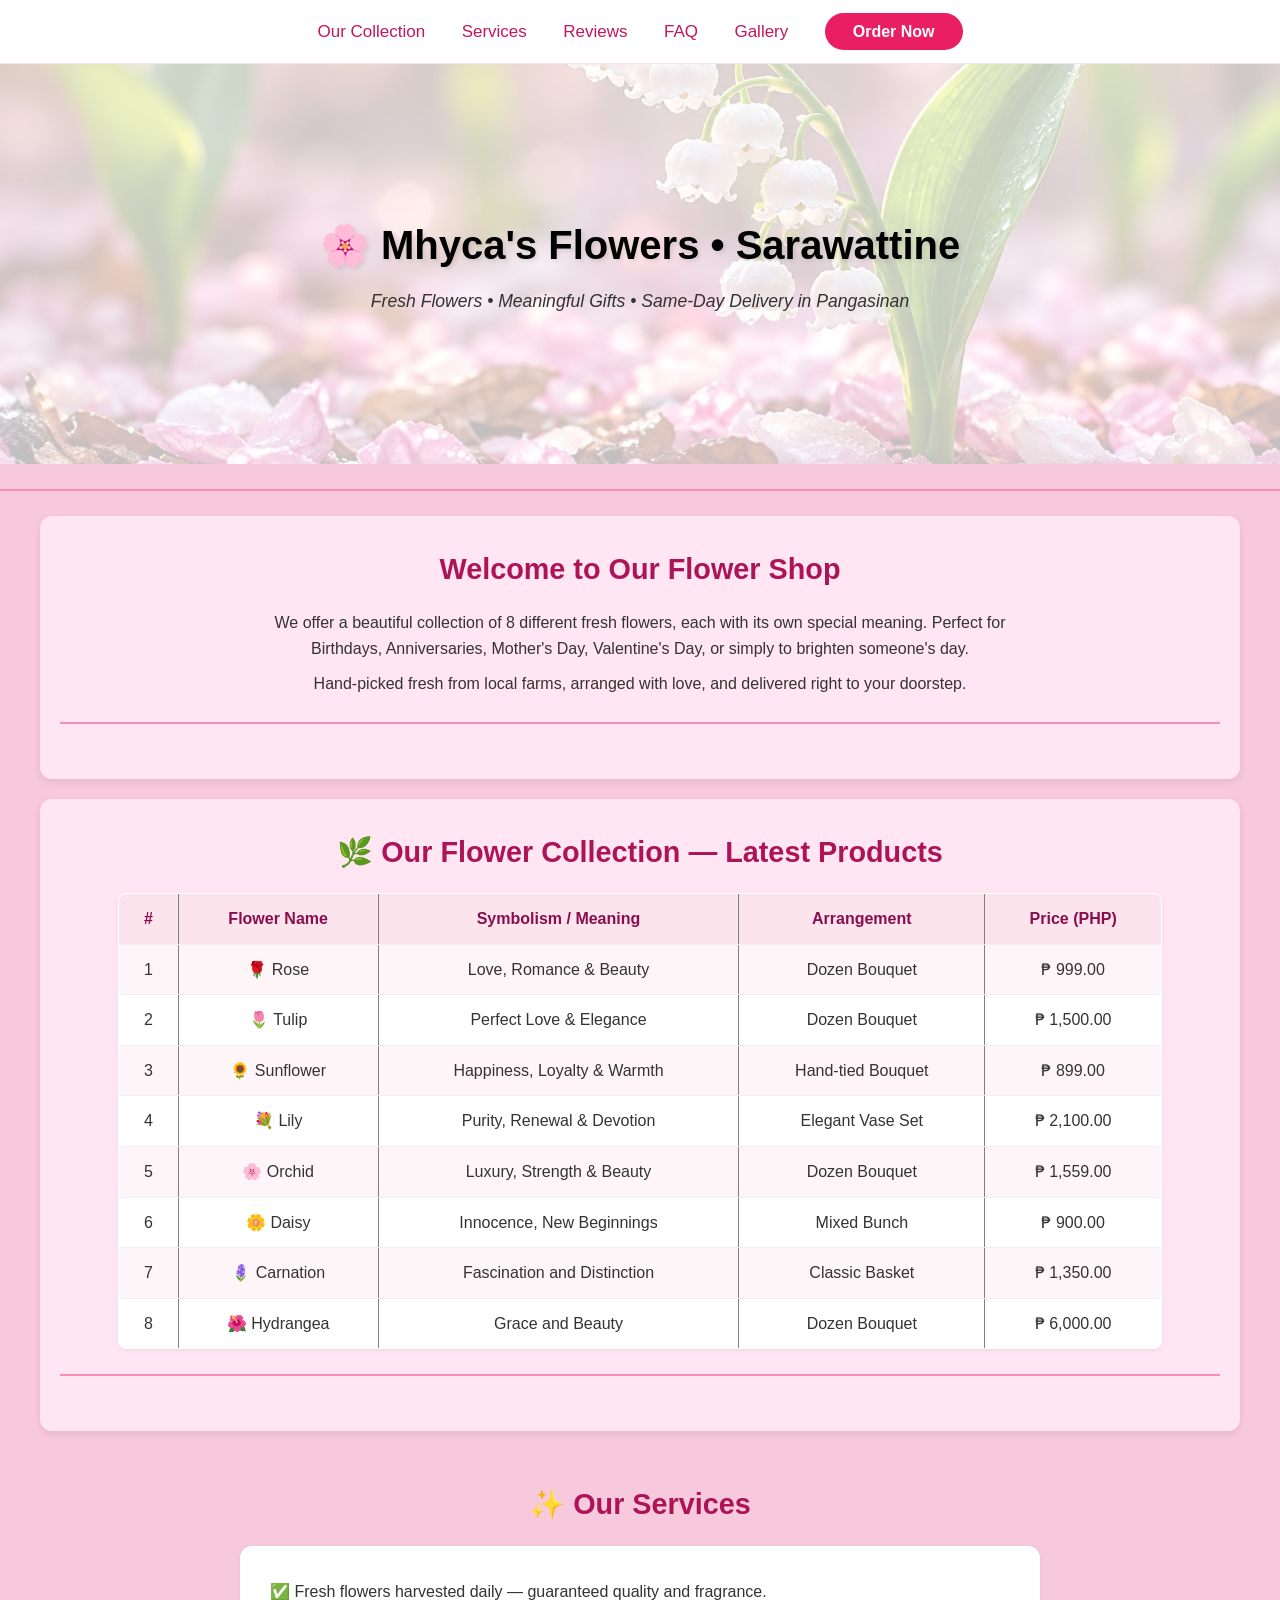
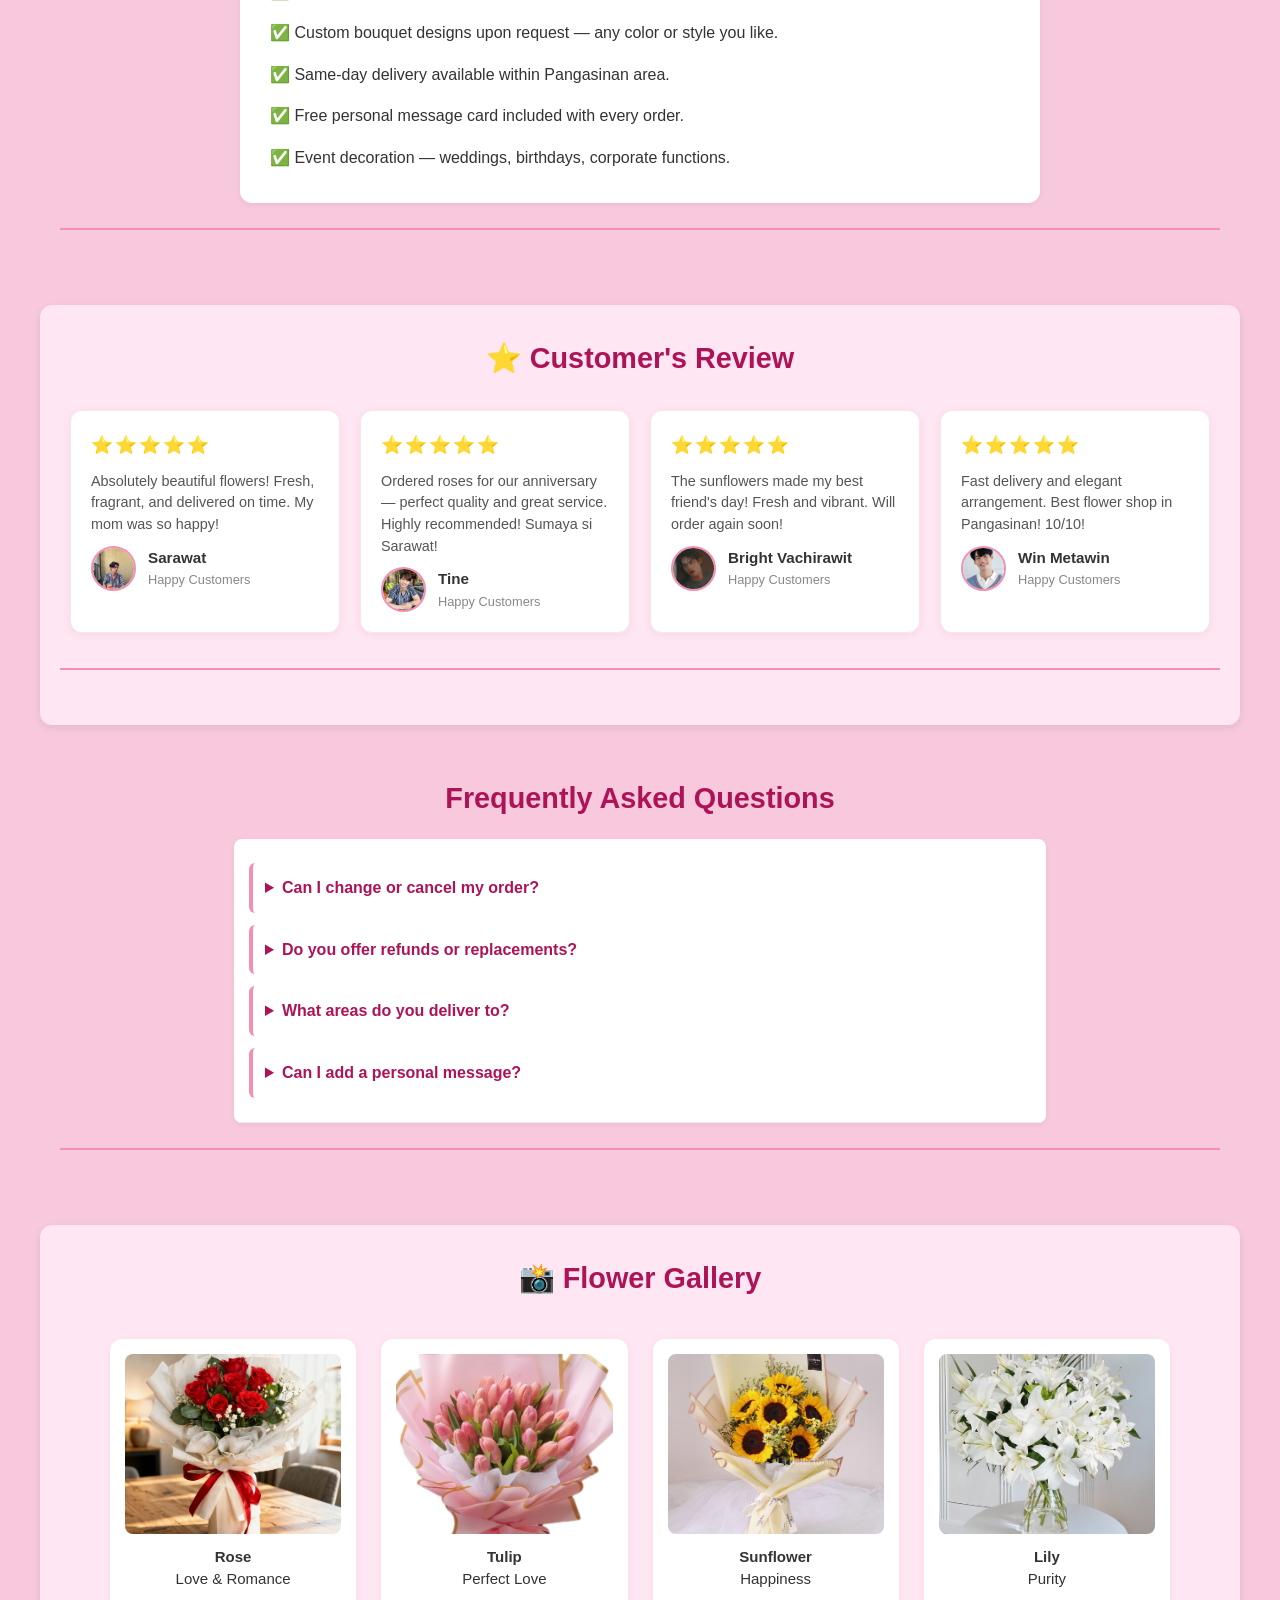
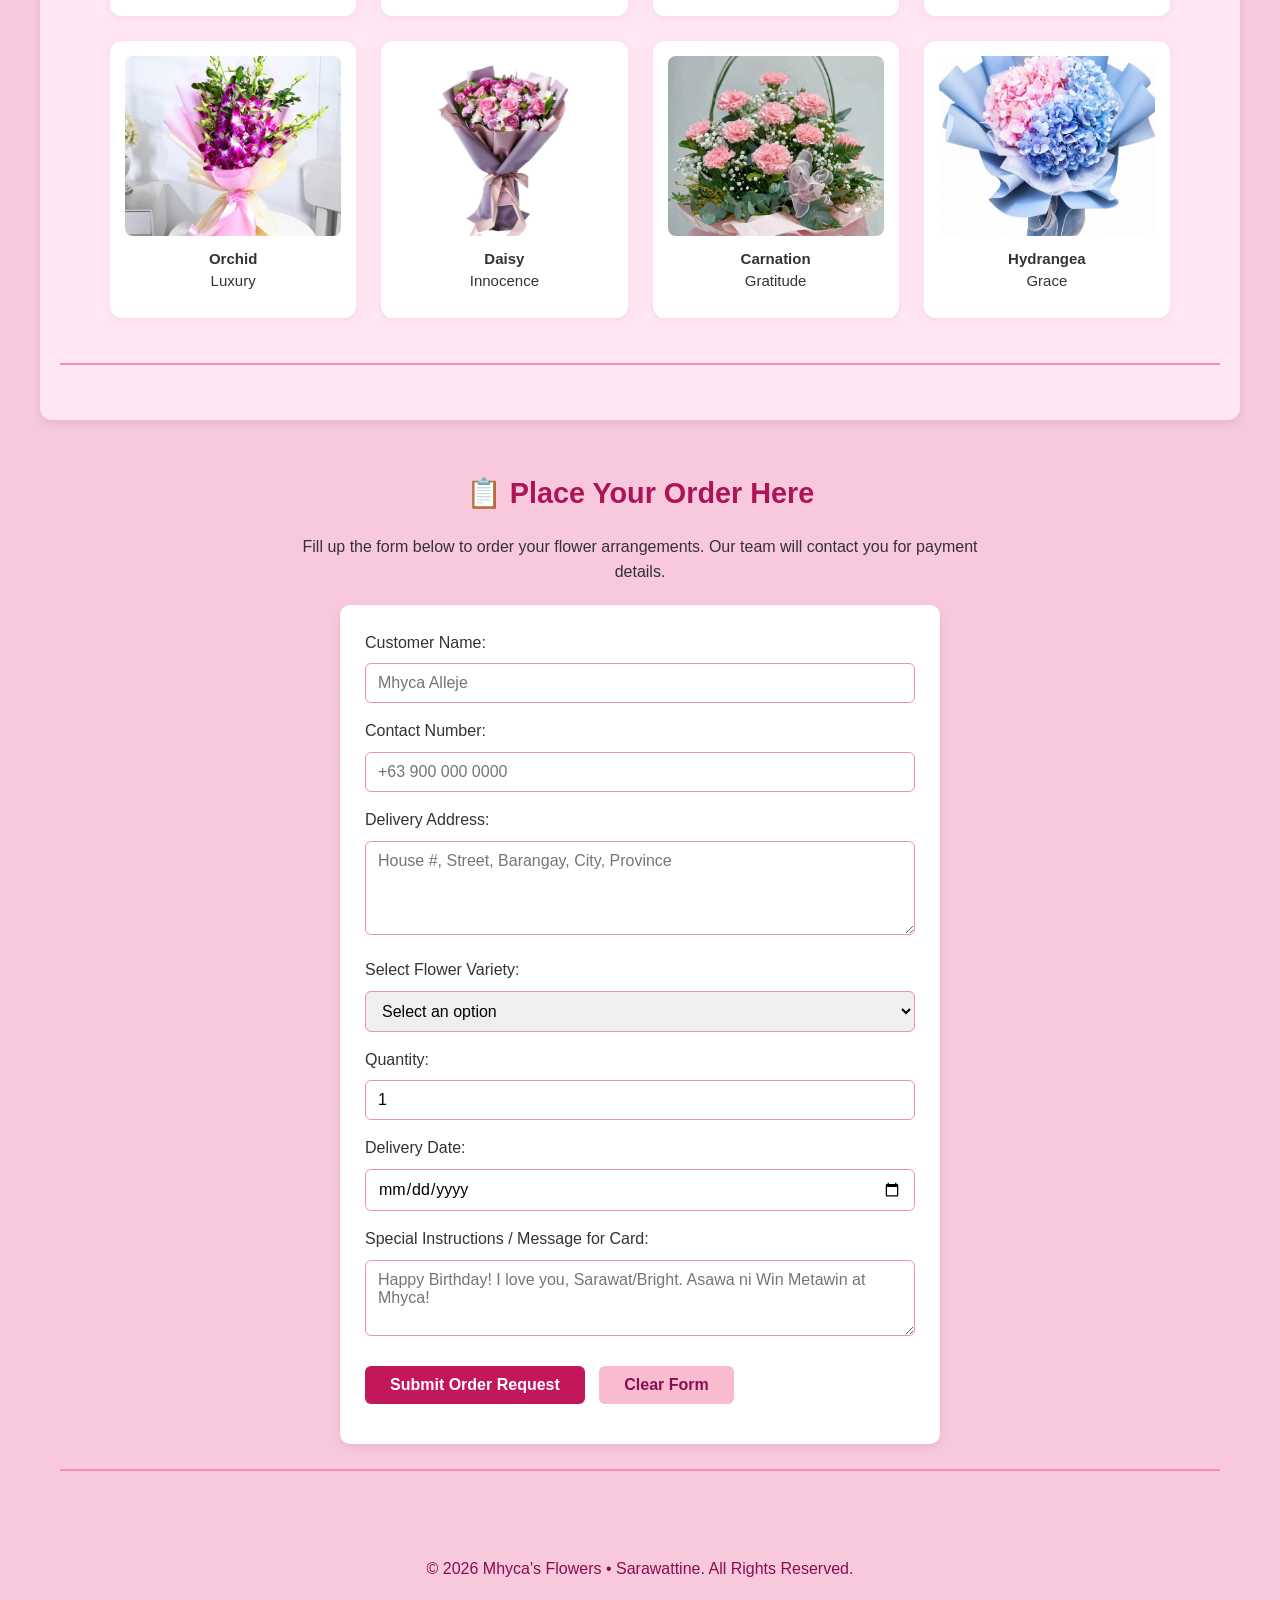
==== landing page css folder/index.html @ f5666500 "Add files via upload" ====
<!DOCTYPE html>
<html lang="en">
<head>
    <meta charset="UTF-8">
    <meta name="viewport" content="width=device-width, initial-scale=1.0">
    <title>Mhyca's Flowers • Sarawattine</title>
    <link rel="stylesheet" href="style.css">
</head>
<body>

    <nav>
        <a href="#collection">Our Collection</a>
        <a href="#services">Services</a>
        <a href="#reviews">Reviews</a>
        <a href="#faq">FAQ</a>
        <a href="#gallery">Gallery</a>
        <a href="#order" class="order-btn">Order Now</a>
    </nav>

    <table width="100%" cellpadding="20" cellspacing="0" border="0" class="banner-table">
        <tr>
            <td align="center" valign="middle" class="banner-cell">
                <h1>🌸 Mhyca's Flowers • Sarawattine</h1>
                <p>Fresh Flowers • Meaningful Gifts • Same-Day Delivery in Pangasinan</p>
            </td>
        </tr>
    </table>

    <hr>

    <div class="section-box">
        <h2>Welcome to Our Flower Shop</h2>
        <p>We offer a beautiful collection of 8 different fresh flowers, each with its own special meaning. Perfect for Birthdays, Anniversaries, Mother's Day, Valentine's Day, or simply to brighten someone's day.</p>
        <p>Hand-picked fresh from local farms, arranged with love, and delivered right to your doorstep.</p>
        <hr>
    </div>

    <div class="section-box" id="collection">
        <h2>🌿 Our Flower Collection — Latest Products</h2>
        <table align="center" border="1" cellpadding="8" cellspacing="0" width="90%">
            <tr>
                <th>#</th>
                <th>Flower Name</th>
                <th>Symbolism / Meaning</th>
                <th>Arrangement</th>
                <th>Price (PHP)</th>
            </tr>
            <tr><td>1</td><td>🌹 Rose</td><td>Love, Romance & Beauty</td><td>Dozen Bouquet</td><td>₱ 999.00</td></tr>
            <tr><td>2</td><td>🌷 Tulip</td><td>Perfect Love & Elegance</td><td>Dozen Bouquet</td><td>₱ 1,500.00</td></tr>
            <tr><td>3</td><td>🌻 Sunflower</td><td>Happiness, Loyalty & Warmth</td><td>Hand-tied Bouquet</td><td>₱ 899.00</td></tr>
            <tr><td>4</td><td>💐 Lily</td><td>Purity, Renewal & Devotion</td><td>Elegant Vase Set</td><td>₱ 2,100.00</td></tr>
            <tr><td>5</td><td>🌸 Orchid</td><td>Luxury, Strength & Beauty</td><td>Dozen Bouquet</td><td>₱ 1,559.00</td></tr>
            <tr><td>6</td><td>🌼 Daisy</td><td>Innocence, New Beginnings</td><td>Mixed Bunch</td><td>₱ 900.00</td></tr>
            <tr><td>7</td><td>🪻 Carnation</td><td>Fascination and Distinction</td><td>Classic Basket</td><td>₱ 1,350.00</td></tr>
            <tr><td>8</td><td>🌺 Hydrangea</td><td>Grace and Beauty</td><td>Dozen Bouquet</td><td>₱ 6,000.00</td></tr>
        </table>
        <hr>
    </div>

    <div id="services" class="services-section">
        <h2>✨ Our Services</h2>
        <div class="services-white-box">
            <p>✅ Fresh flowers harvested daily — guaranteed quality and fragrance.</p>
            <p>✅ Custom bouquet designs upon request — any color or style you like.</p>
            <p>✅ Same-day delivery available within Pangasinan area.</p>
            <p>✅ Free personal message card included with every order.</p>
            <p>✅ Event decoration — weddings, birthdays, corporate functions.</p>
        </div>
        <hr>
    </div>

    <div class="section-box" id="reviews">
        <h2>⭐ Customer's Review</h2>
        <div class="reviews-grid">
            <div class="review-card">
                <div class="stars">⭐⭐⭐⭐⭐</div>
                <p class="review-text">Absolutely beautiful flowers! Fresh, fragrant, and delivered on time. My mom was so happy!</p>
                <div class="review-author">
                    <img src="picture/sarawat.jpg" alt="Sarawat" class="avatar">
                    <div>
                        <p class="name">Sarawat</p>
                        <p class="status">Happy Customers</p>
                    </div>
                </div>
            </div>

            <div class="review-card">
                <div class="stars">⭐⭐⭐⭐⭐</div>
                <p class="review-text">Ordered roses for our anniversary — perfect quality and great service. Highly recommended! Sumaya si Sarawat!</p>
                <div class="review-author">
                    <img src="picture/tine.jpg" alt="Tine" class="avatar">
                    <div>
                        <p class="name">Tine</p>
                        <p class="status">Happy Customers</p>
                    </div>
                </div>
            </div>

            <div class="review-card">
                <div class="stars">⭐⭐⭐⭐⭐</div>
                <p class="review-text">The sunflowers made my best friend's day! Fresh and vibrant. Will order again soon!</p>
                <div class="review-author">
                    <img src="picture/bright.jpg" alt="Bright Vachirawit" class="avatar">
                    <div>
                        <p class="name">Bright Vachirawit</p>
                        <p class="status">Happy Customers</p>
                    </div>
                </div>
            </div>

            <div class="review-card">
                <div class="stars">⭐⭐⭐⭐⭐</div>
                <p class="review-text">Fast delivery and elegant arrangement. Best flower shop in Pangasinan! 10/10!</p>
                <div class="review-author">
                    <img src="picture/win.jpg" alt="Win Metawin" class="avatar">
                    <div>
                        <p class="name">Win Metawin</p>
                        <p class="status">Happy Customers</p>
                    </div>
                </div>
            </div>
        </div>
        <hr>
    </div>

    <div id="faq" class="section-plain">
        <h2>Frequently Asked Questions</h2>
        <table width="70%" border="0" align="center" cellpadding="10" cellspacing="0">
            <tr>
                <td align="left">
                    <details>
                        <summary><strong>Can I change or cancel my order?</strong></summary>
                        <p>Yes! You may modify or cancel your order anytime before it is prepared for delivery. Contact us at least 4 hours before scheduled delivery.</p>
                    </details>
                    <details>
                        <summary><strong>Do you offer refunds or replacements?</strong></summary>
                        <p>Absolutely! If flowers arrive damaged or not as described, we will replace them or issue a full refund within 24 hours of delivery.</p>
                    </details>
                    <details>
                        <summary><strong>What areas do you deliver to?</strong></summary>
                        <p>We deliver across Pangasinan and nearby towns. Same-day delivery available for orders placed before 12:00 NN.</p>
                    </details>
                    <details>
                        <summary><strong>Can I add a personal message?</strong></summary>
                        <p>Yes! Every order comes with a free message card. Just write your note in the form and we'll include it with your bouquet.</p>
                    </details>
                </td>
            </tr>
        </table>
        <hr>
    </div>

    <div id="gallery" class="section-box">
        <h2>📸 Flower Gallery</h2>
        <div class="gallery-grid">
            <div class="gallery-card">
                <div class="gallery-img-wrapper">
                    <img src="picture/rose.webp" alt="Rose" width="160" height="160">
                    <div class="gallery-overlay">
                        <button class="heart-btn">🤍</button>
                        <button class="cart-btn">🛒 Add To Cart</button>
                        <button class="share-btn">🔗</button>
                    </div>
                </div>
                <p><b>Rose</b><br>Love & Romance</p>
            </div>

            <div class="gallery-card">
                <div class="gallery-img-wrapper">
                    <img src="picture/tulips.jpg" alt="Tulip" width="160" height="160">
                    <div class="gallery-overlay">
                        <button class="heart-btn">🤍</button>
                        <button class="cart-btn">🛒 Add To Cart</button>
                        <button class="share-btn">🔗</button>
                    </div>
                </div>
                <p><b>Tulip</b><br>Perfect Love</p>
            </div>

            <div class="gallery-card">
                <div class="gallery-img-wrapper">
                    <img src="picture/sunflower.webp" alt="Sunflower" width="160" height="160">
                    <div class="gallery-overlay">
                        <button class="heart-btn">🤍</button>
                        <button class="cart-btn">🛒 Add To Cart</button>
                        <button class="share-btn">🔗</button>
                    </div>
                </div>
                <p><b>Sunflower</b><br>Happiness</p>
            </div>

            <div class="gallery-card">
                <div class="gallery-img-wrapper">
                    <img src="picture/lily.webp" alt="Lily" width="160" height="160">
                    <div class="gallery-overlay">
                        <button class="heart-btn">🤍</button>
                        <button class="cart-btn">🛒 Add To Cart</button>
                        <button class="share-btn">🔗</button>
                    </div>
                </div>
                <p><b>Lily</b><br>Purity</p>
            </div>

            <div class="gallery-card">
                <div class="gallery-img-wrapper">
                    <img src="picture/orchid.jpg" alt="Orchid" width="160" height="160">
                    <div class="gallery-overlay">
                        <button class="heart-btn">🤍</button>
                        <button class="cart-btn">🛒 Add To Cart</button>
                        <button class="share-btn">🔗</button>
                    </div>
                </div>
                <p><b>Orchid</b><br>Luxury</p>
            </div>

            <div class="gallery-card">
                <div class="gallery-img-wrapper">
                    <img src="picture/daisy.webp" alt="Daisy" width="160" height="160">
                    <div class="gallery-overlay">
                        <button class="heart-btn">🤍</button>
                        <button class="cart-btn">🛒 Add To Cart</button>
                        <button class="share-btn">🔗</button>
                    </div>
                </div>
                <p><b>Daisy</b><br>Innocence</p>
            </div>

            <div class="gallery-card">
                <div class="gallery-img-wrapper">
                    <img src="picture/carnation.webp" alt="Carnation" width="160" height="160">
                    <div class="gallery-overlay">
                        <button class="heart-btn">🤍</button>
                        <button class="cart-btn">🛒 Add To Cart</button>
                        <button class="share-btn">🔗</button>
                    </div>
                </div>
                <p><b>Carnation</b><br>Gratitude</p>
            </div>

            <div class="gallery-card">
                <div class="gallery-img-wrapper">
                    <img src="picture/Hydrangea.jpg" alt="Hydrangea" width="160" height="160">
                    <div class="gallery-overlay">
                        <button class="heart-btn">🤍</button>
                        <button class="cart-btn">🛒 Add To Cart</button>
                        <button class="share-btn">🔗</button>
                    </div>
                </div>
                <p><b>Hydrangea</b><br>Grace</p>
            </div>
        </div>
        <hr>
    </div>

    <div id="order" class="section-plain">
        <h2>📋 Place Your Order Here</h2>
        <p class="order-intro">Fill up the form below to order your flower arrangements. Our team will contact you for payment details.</p>
        
        <form action="#" method="post" class="order-form">
            <p><label>Customer Name:</label><br><input type="text" name="customer_name" required placeholder="Mhyca Alleje"></p>
            <p><label>Contact Number:</label><br><input type="tel" name="contact_number" required placeholder="+63 900 000 0000"></p>
            <p><label>Delivery Address:</label><br><textarea name="address" rows="4" required placeholder="House #, Street, Barangay, City, Province"></textarea></p>
            <p><label>Select Flower Variety:</label><br>
                <select name="flower_choice">
                    <option value="select">Select an option</option>
                    <option value="rose">1. Rose (₱999.00)</option>
                    <option value="tulip">2. Tulip (₱1,500.00)</option>
                    <option value="sunflower">3. Sunflower (₱899.00)</option>
                    <option value="lily">4. Lily (₱2,100.00)</option>
                    <option value="orchid">5. Orchid (₱1,559.00)</option>
                    <option value="daisy">6. Daisy (₱900.00)</option>
                    <option value="carnation">7. Carnation (₱1,350.00)</option>
                    <option value="Hydrangea">8. Hydrangea (₱6,000.00)</option>
                </select>
            </p>
            <p><label>Quantity:</label><br><input type="number" name="quantity" min="1" max="10" value="1"></p>
            <p><label>Delivery Date:</label><br><input type="date" name="delivery_date"></p>
            <p><label>Special Instructions / Message for Card:</label><br><textarea name="notes" rows="3" placeholder="Happy Birthday! I love you, Sarawat/Bright. Asawa ni Win Metawin at Mhyca!"></textarea></p>
            <p><input type="submit" value="Submit Order Request"> <input type="reset" value="Clear Form"></p>
        </form>
        <hr>
    </div>

    <footer>
        <p>&copy; 2026 Mhyca's Flowers • Sarawattine. All Rights Reserved.</p>
    </footer>

</body>
</html>
---- landing page css folder/style.css ----
* {
    box-sizing: border-box;
    margin: 0;
    padding: 0;
    font-family: 'Segoe UI', Tahoma, Geneva, Verdana, sans-serif;
}

html {
    scroll-behavior: smooth;
}

body {
    background-color: #F8C8DC;
    line-height: 1.6;
    color: #333;
}

nav {
    background: #ffffff;
    text-align: center;
    padding: 18px 20px;
    position: sticky;
    top: 0;
    z-index: 999;
    border-bottom: 1px solid #fce4ec;
}

nav a {
    margin: 0 16px;
    text-decoration: none;
    color: #c2185b;
    font-weight: 500;
    font-size: 17px;
}

nav a.order-btn {
    background: #e91e63;
    color: #ffffff;
    padding: 10px 28px;
    border-radius: 50px;
    font-weight: 600;
    font-size: 16px;
}

nav a:hover {
    text-decoration: none;
}

nav a.order-btn:hover {
    background: #c2185b;
}

.banner-table {
    background: url('picture/bannerflower.jpg') center/cover no-repeat;
    height: 400px;
    border: none;
    width: 100%;
    table-layout: fixed;
}
.banner-table tr,
.banner-table tr:hover {
    background: transparent !important;
}
.banner-cell {
    background: rgba(255, 255, 255, 0.75);
    height: 100%;
    vertical-align: middle;
}
.banner-table h1 {
    text-shadow: 2px 2px 4px rgba(0,0,0,0.1);
    color: #000;
    font-size: 2.5rem;
    margin-bottom: 10px;
}
.banner-table p {
    font-style: italic;
    font-size: 1.1rem;
    color: #333;
}

h2 {
    color: #ad1457;
    margin-bottom: 18px;
    text-align: center;
    font-size: 1.8rem;
}

hr {
    border: none;
    border-top: 2px solid #f48fb1;
    margin: 25px 0;
}

.section-box {
    background: #FFE6F2;
    border-radius: 12px;
    margin: 20px auto;
    padding: 30px 20px;
    max-width: 1200px;
    box-shadow: 0 3px 8px rgba(0,0,0,0.08);
    text-align: center;
}
.section-plain {
    padding: 30px 20px;
    max-width: 1200px;
    margin: 0 auto;
    text-align: center;
}
.section-box p {
    max-width: 800px;
    margin: 0 auto 10px;
}

.services-section {
    padding: 30px 20px;
    max-width: 1200px;
    margin: 0 auto;
    text-align: center;
}
.services-white-box {
    background: #ffffff;
    border-radius: 12px;
    padding: 25px 30px;
    max-width: 800px;
    margin: 15px auto;
    box-shadow: 0 2px 6px rgba(0, 0, 0, 0.05);
}
.services-white-box p {
    text-align: left;
    padding: 8px 0;
    font-size: 16px;
}

table:not(.banner-table) {
    border-collapse: collapse;
    margin: 15px auto;
    background: #fff;
    border-radius: 8px;
    overflow: hidden;
    box-shadow: 0 2px 6px rgba(0,0,0,0.05);
}
table:not(.banner-table) th, 
table:not(.banner-table) td {
    padding: 12px 15px;
    border-bottom: 1px solid #f0f0f0;
}
table:not(.banner-table) th {
    background: #fce4ec;
    color: #880e4f;
    font-weight: 700;
}
table:not(.banner-table) tr:nth-child(even) {
    background: #fef5f8;
}
table:not(.banner-table) tr:hover {
    background: #fdf2f7;
}

.gallery-grid {
    display: grid;
    grid-template-columns: repeat(4, 1fr);
    gap: 25px;
    max-width: 1100px;
    margin: 0 auto;
    padding: 20px;
}

.gallery-card {
    background: #fff;
    border-radius: 12px;
    padding: 15px;
    text-align: center;
    box-shadow: 0 2px 8px rgba(0,0,0,0.05);
    transition: transform 0.3s ease;
}

.gallery-card:hover {
    transform: translateY(-5px);
}

.gallery-img-wrapper {
    position: relative;
    overflow: hidden;
    border-radius: 8px;
    margin-bottom: 12px;
}

.gallery-img-wrapper img {
    width: 100%;
    height: 180px;
    object-fit: cover;
    display: block;
    transition: transform 0.3s ease;
}

.gallery-overlay {
    position: absolute;
    bottom: 0;
    left: 0;
    right: 0;
    display: flex;
    align-items: center;
    justify-content: center;
    gap: 0;
    opacity: 0;
    transition: opacity 0.3s ease;
}

.gallery-img-wrapper:hover .gallery-overlay {
    opacity: 1;
}

.heart-btn, .cart-btn, .share-btn {
    padding: 8px 12px;
    font-size: 18px;
    cursor: pointer;
    border: none;
    transition: background 0.2s ease;
    box-sizing: border-box;
    height: 44px;
}
.heart-btn, .share-btn {
    background: #f06292;
    color: white;
}
.heart-btn:hover, .share-btn:hover {
    background: #ec407a;
}
.cart-btn {
    background: #222;
    color: white;
    font-size: 14px;
    font-weight: 600;
    white-space: nowrap;
}
.cart-btn:hover {
    background: #000;
}

.gallery-card p {
    color: #333;
    font-size: 15px;
    line-height: 1.5;
}

.order-intro {
    text-align: center;
    max-width: 700px;
    margin: 0 auto 20px;
}
.order-form {
    max-width: 600px;
    margin: 0 auto;
    background: #fff;
    padding: 25px;
    border-radius: 10px;
    box-shadow: 0 3px 10px rgba(0,0,0,0.08);
    text-align: left;
}
.order-form input, .order-form textarea, .order-form select {
    width: 100%;
    padding: 10px 12px;
    margin: 8px 0 15px;
    border: 1px solid #f48fb1;
    border-radius: 6px;
    font-size: 1rem;
}
.order-form input:focus, .order-form textarea:focus, .order-form select:focus {
    outline: none;
    border-color: #c2185b;
    box-shadow: 0 0 0 3px rgba(194, 24, 91, 0.15);
}
input[type="submit"] {
    background: #c2185b;
    color: white;
    padding: 10px 25px;
    border: none;
    border-radius: 6px;
    cursor: pointer;
    font-weight: 600;
    margin-right: 10px;
    width: auto;
}
input[type="submit"]:hover {
    background: #ad1457;
}
input[type="reset"] {
    background: #f8bbd0;
    color: #880e4f;
    padding: 10px 25px;
    border: none;
    border-radius: 6px;
    cursor: pointer;
    font-weight: 600;
    width: auto;
}
input[type="reset"]:hover {
    background: #f48fb1;
}

details {
    margin: 12px 0;
    padding: 12px;
    background: #fff;
    border-radius: 6px;
    border-left: 4px solid #f48fb1;
    text-align: left;
}
summary {
    cursor: pointer;
    font-weight: 600;
    color: #ad1457;
}
details p {
    margin-top: 8px;
    color: #555;
}

footer {
    text-align: center;
    padding: 30px 20px;
    background: #f8c8dc; 
    color: #880e4f; 
    font-size: 1rem;
    margin-top: 0;
}

footer p {
    margin: 0;
    text-align: center;
    font-weight: 500;
}

.reviews-grid {
    display: grid;
    grid-template-columns: repeat(4, 1fr);
    gap: 20px;
    max-width: 1200px;
    margin: 0 auto;
    padding: 10px;
}

.review-card {
    background: #fff;
    border-radius: 12px;
    padding: 20px;
    box-shadow: 0 2px 8px rgba(0,0,0,0.06);
    text-align: left;
    border: 1px solid #fce4ec;
    transition: all 0.3s ease;
}

.review-card:hover {
    transform: translateY(-8px);
    box-shadow: 0 10px 25px rgba(194, 24, 91, 0.15);
    border-color: #f48fb1;
    cursor: pointer;
}

.stars {
    color: #e91e8c;
    font-size: 1.1rem;
    margin-bottom: 12px;
    letter-spacing: 2px;
}

.review-text {
    font-size: 0.9rem;
    color: #555;
    line-height: 1.5;
    margin-bottom: 15px;
}

.review-author {
    display: flex;
    align-items: center;
    gap: 12px;
}

.avatar {
    width: 45px;
    height: 45px;
    border-radius: 50%;
    object-fit: cover;
    border: 2px solid #f48fb1;
}

.review-author .name {
    font-weight: 700;
    color: #333;
    font-size: 0.95rem;
    margin: 0;
}

.review-author .status {
    font-size: 0.8rem;
    color: #888;
    margin: 0;
}
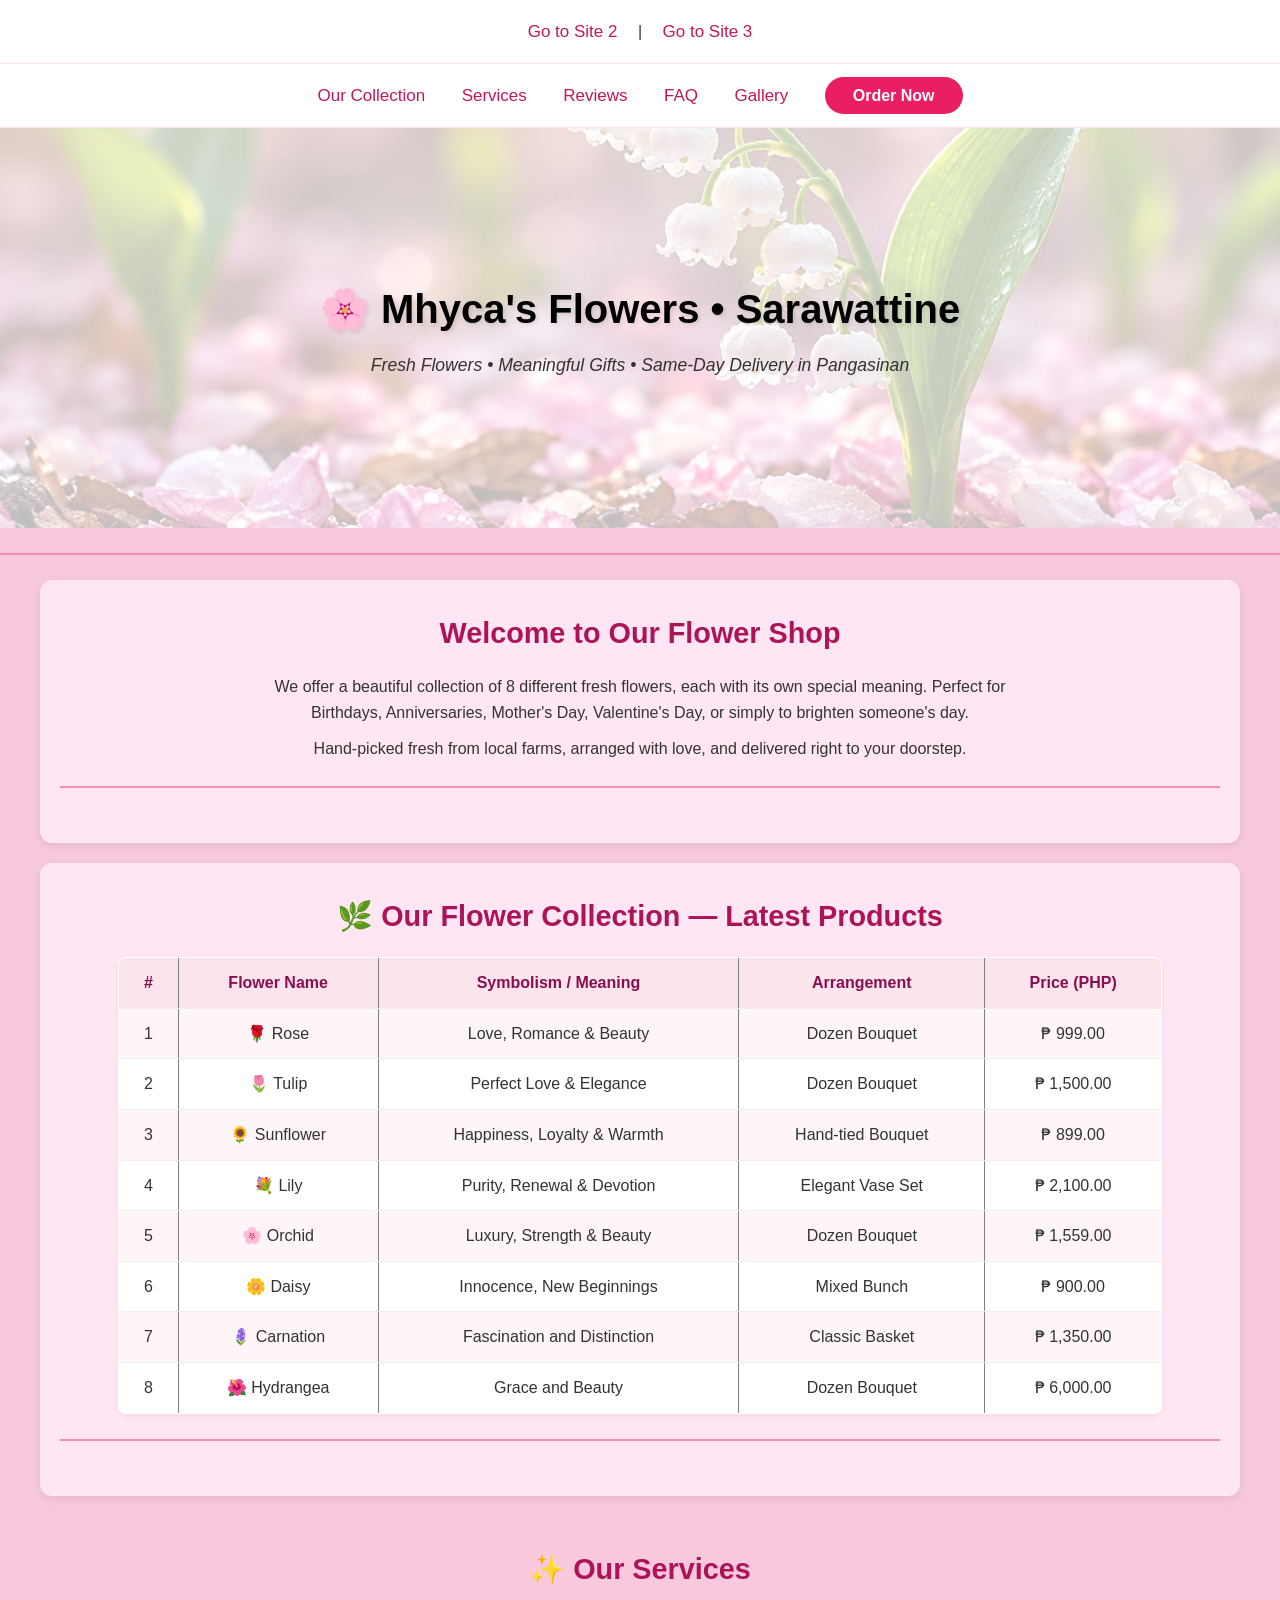
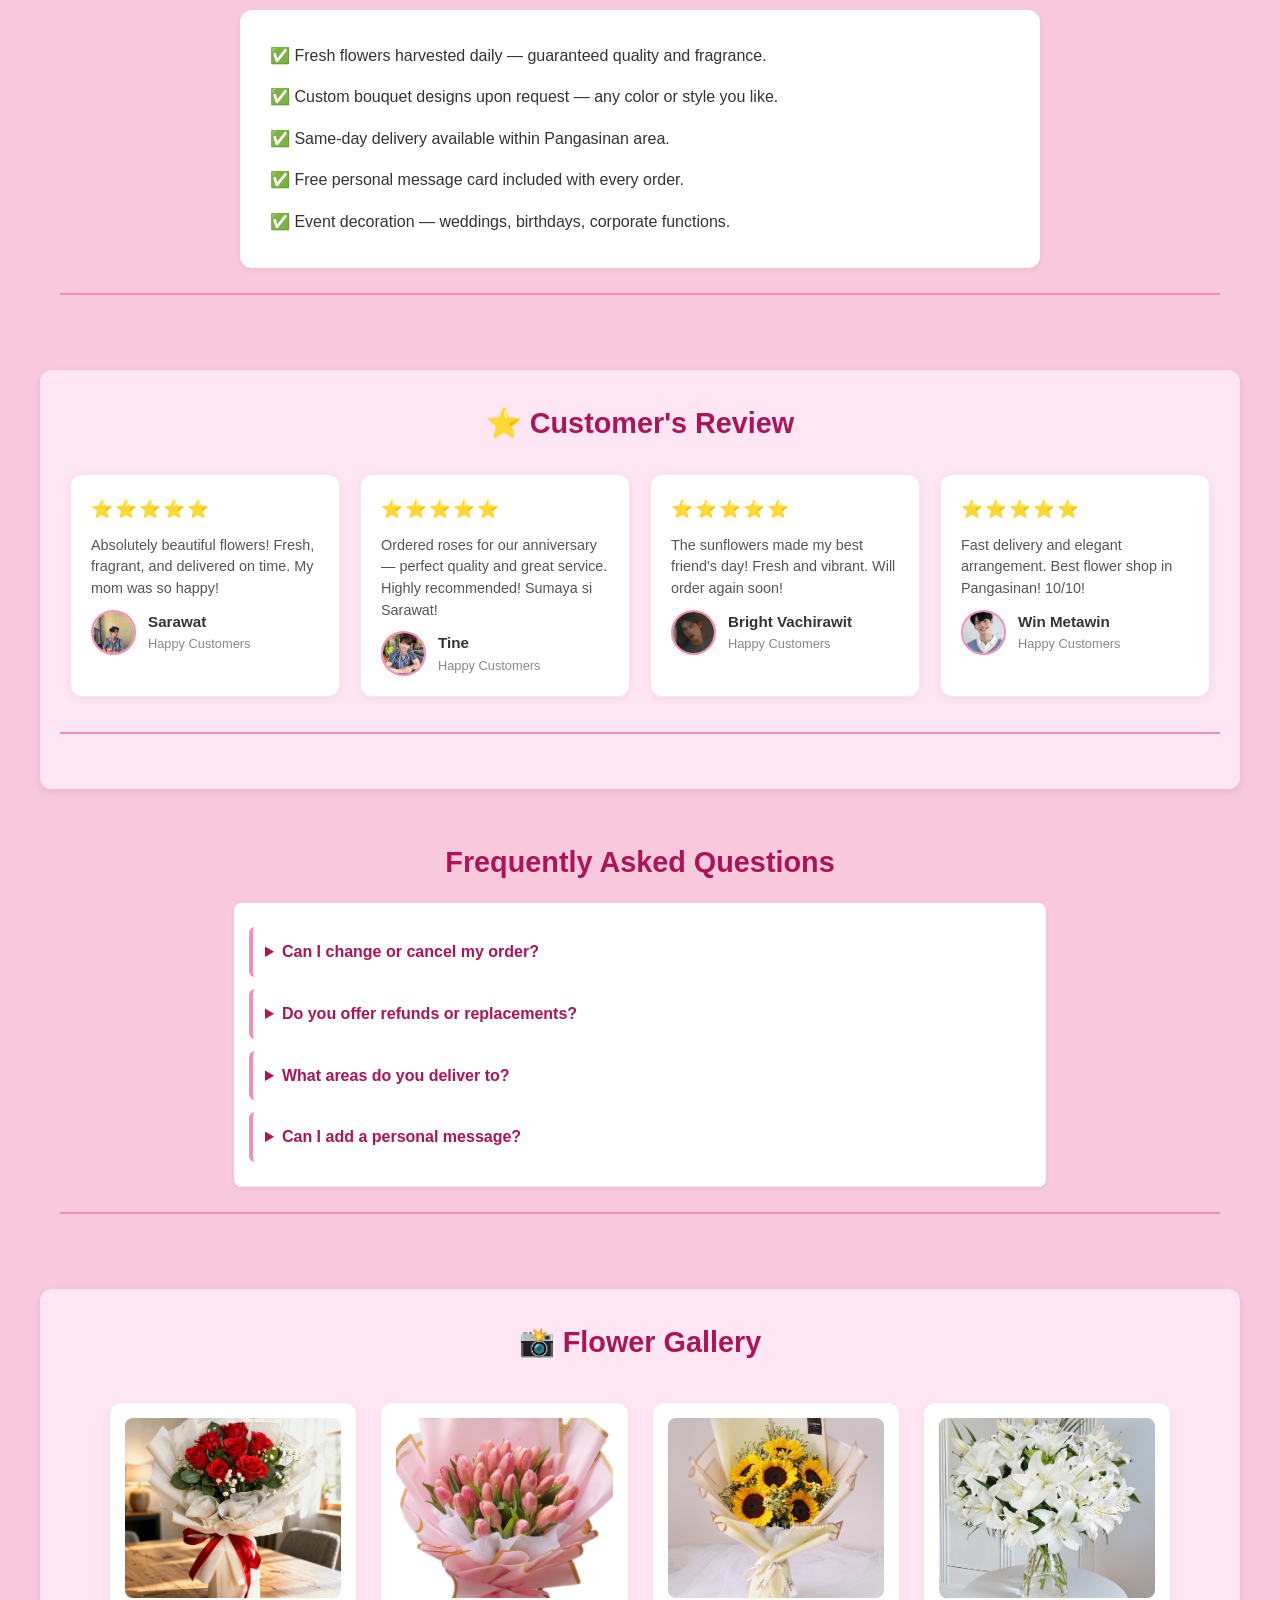
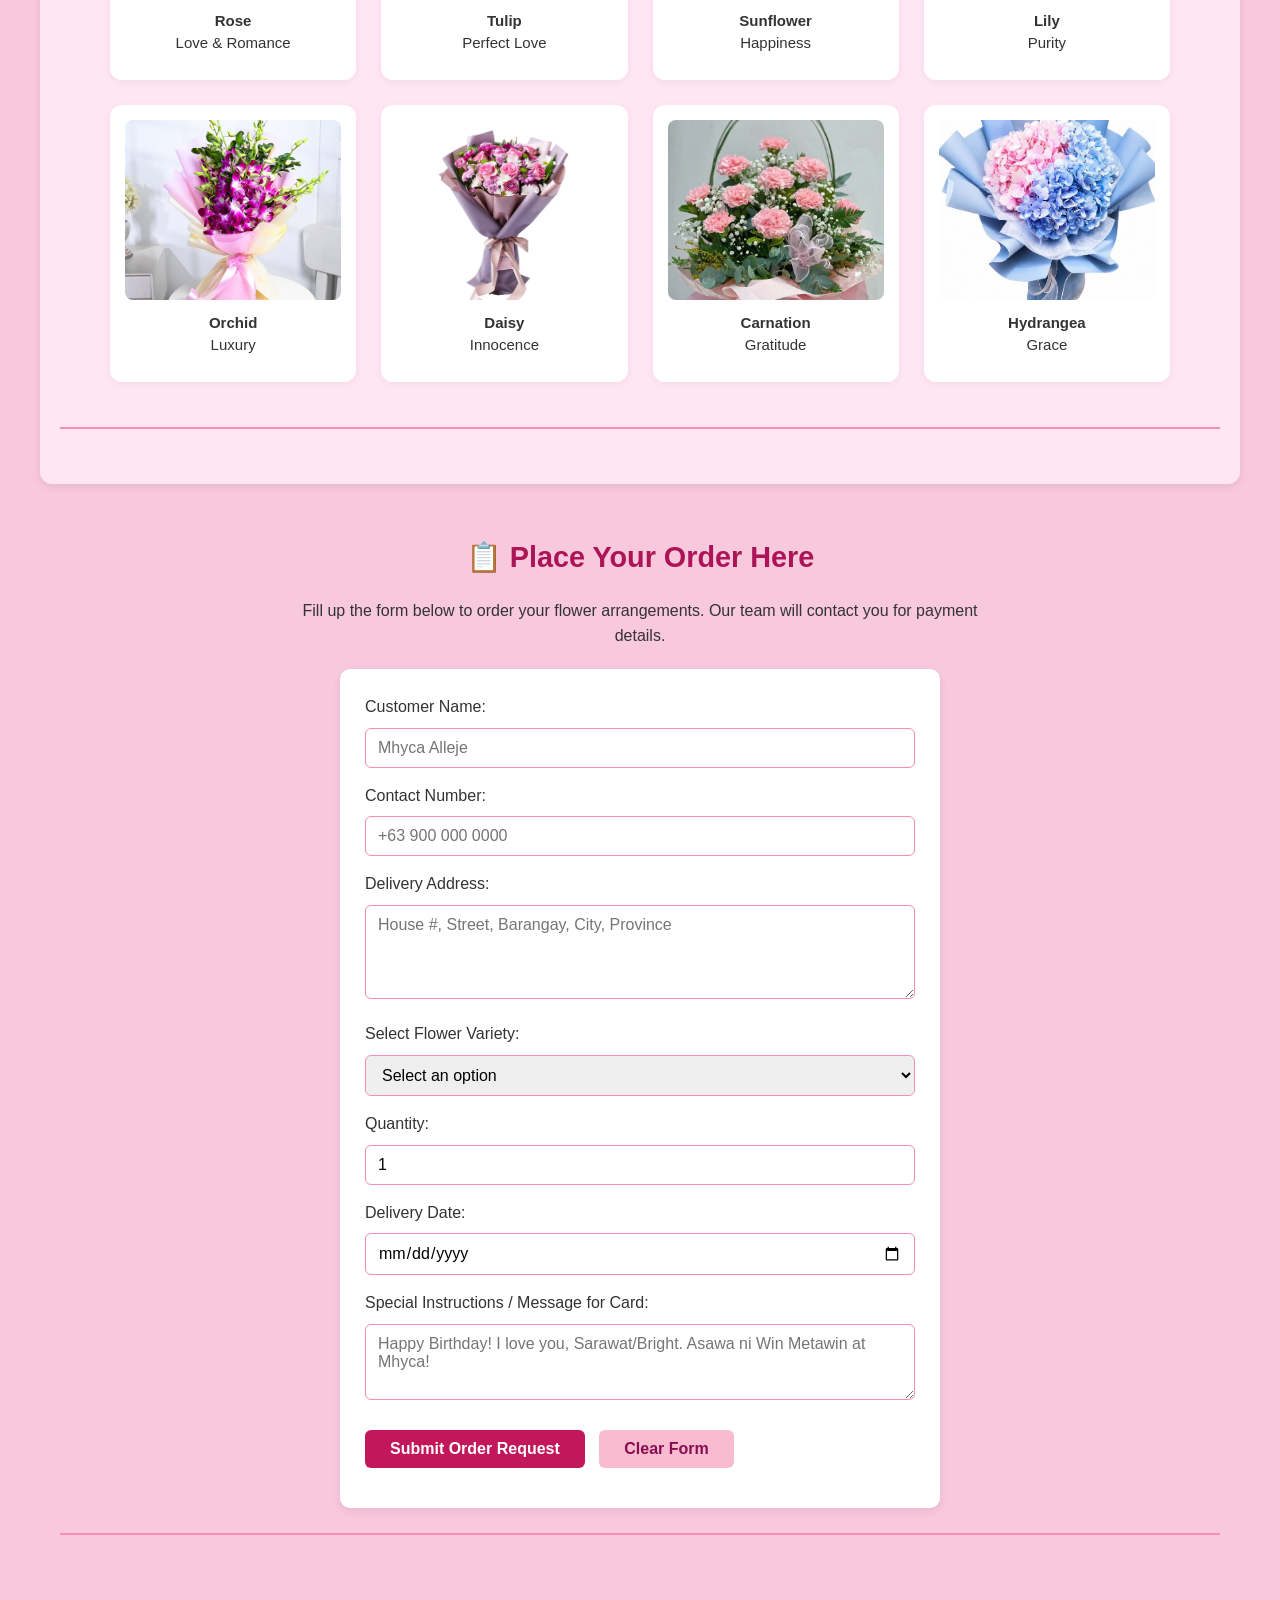
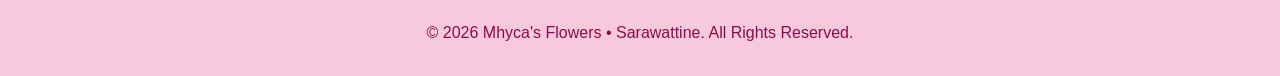
==== commit 8e242109: "Update index.html" ====
--- a/landing page css folder/index.html
+++ b/landing page css folder/index.html
@@ -7,6 +7,10 @@
     <link rel="stylesheet" href="style.css">
 </head>
 <body>
+    <nav>
+        <a href="../landing%20page%20css%20folder/">Go to Site 2</a> |
+        <a href="../personal%20space%20bootstrap/">Go to Site 3</a>
+    </nav>
 
     <nav>
         <a href="#collection">Our Collection</a>
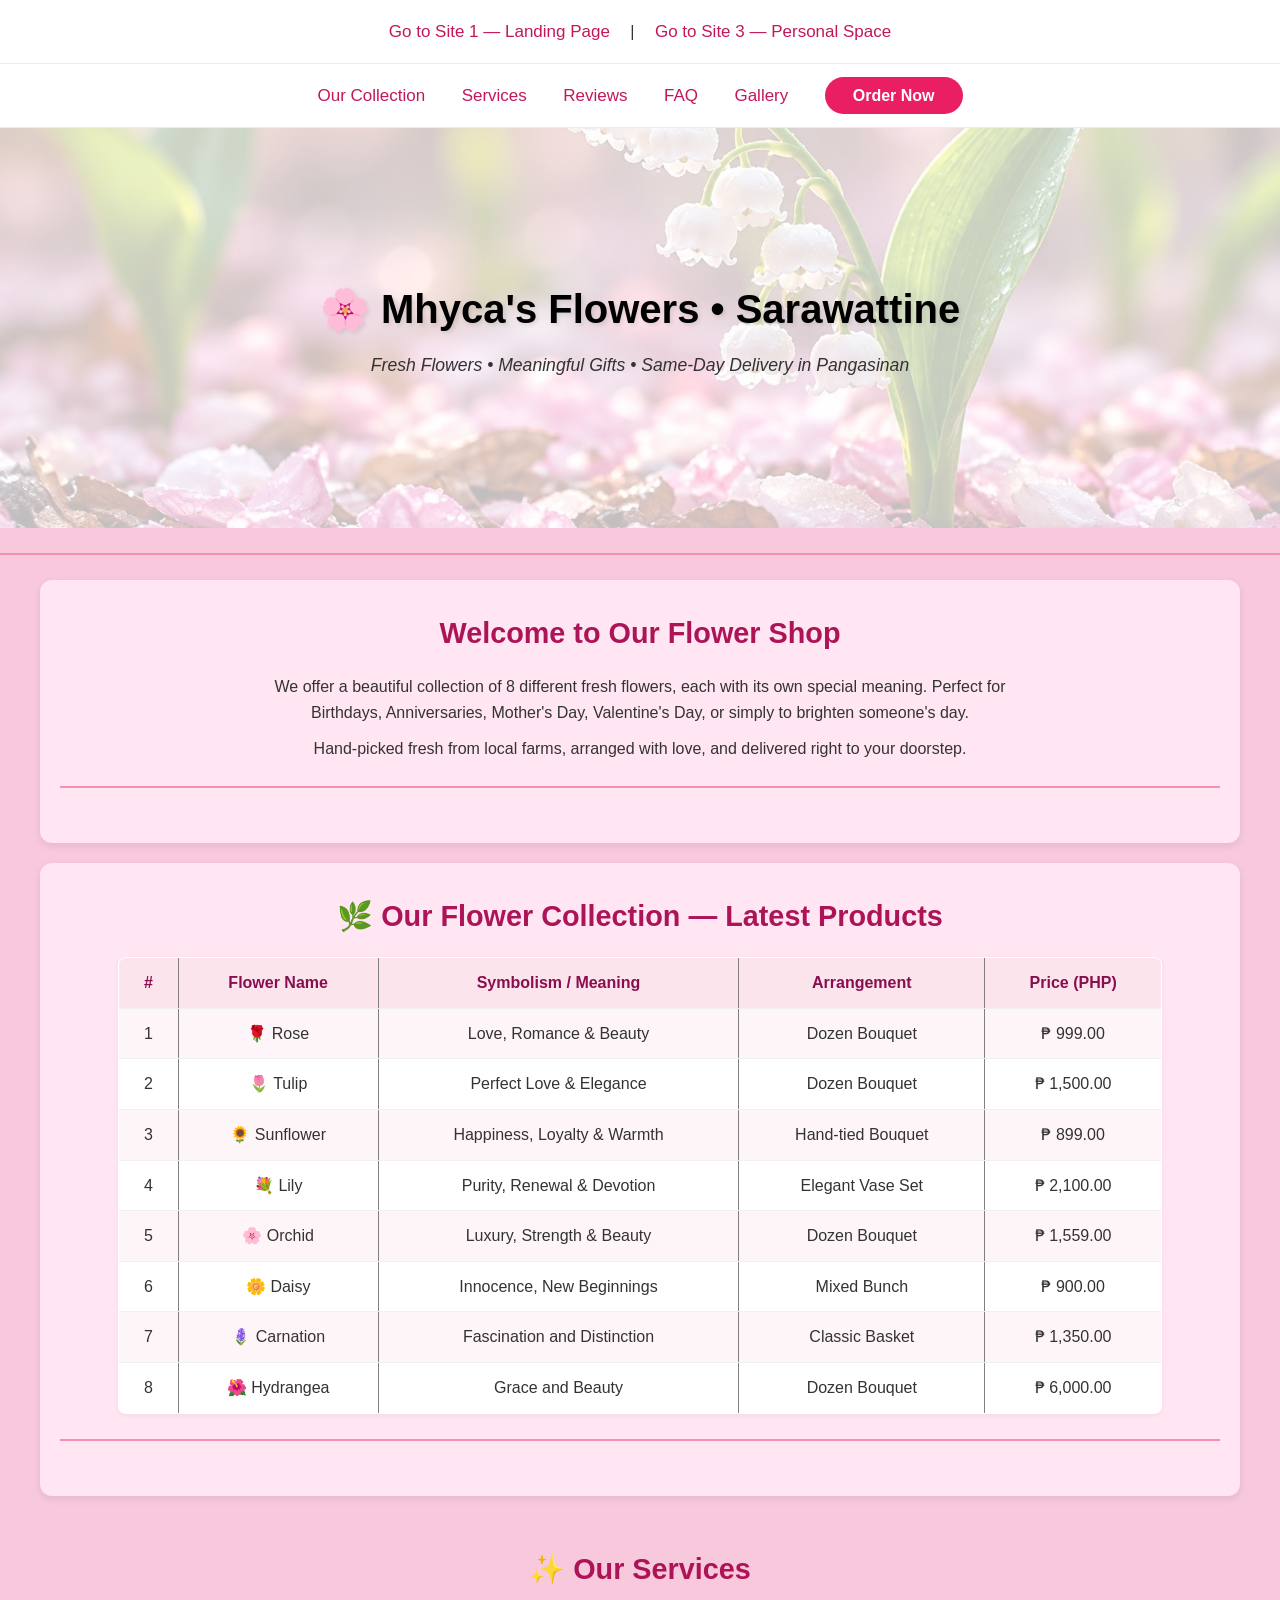
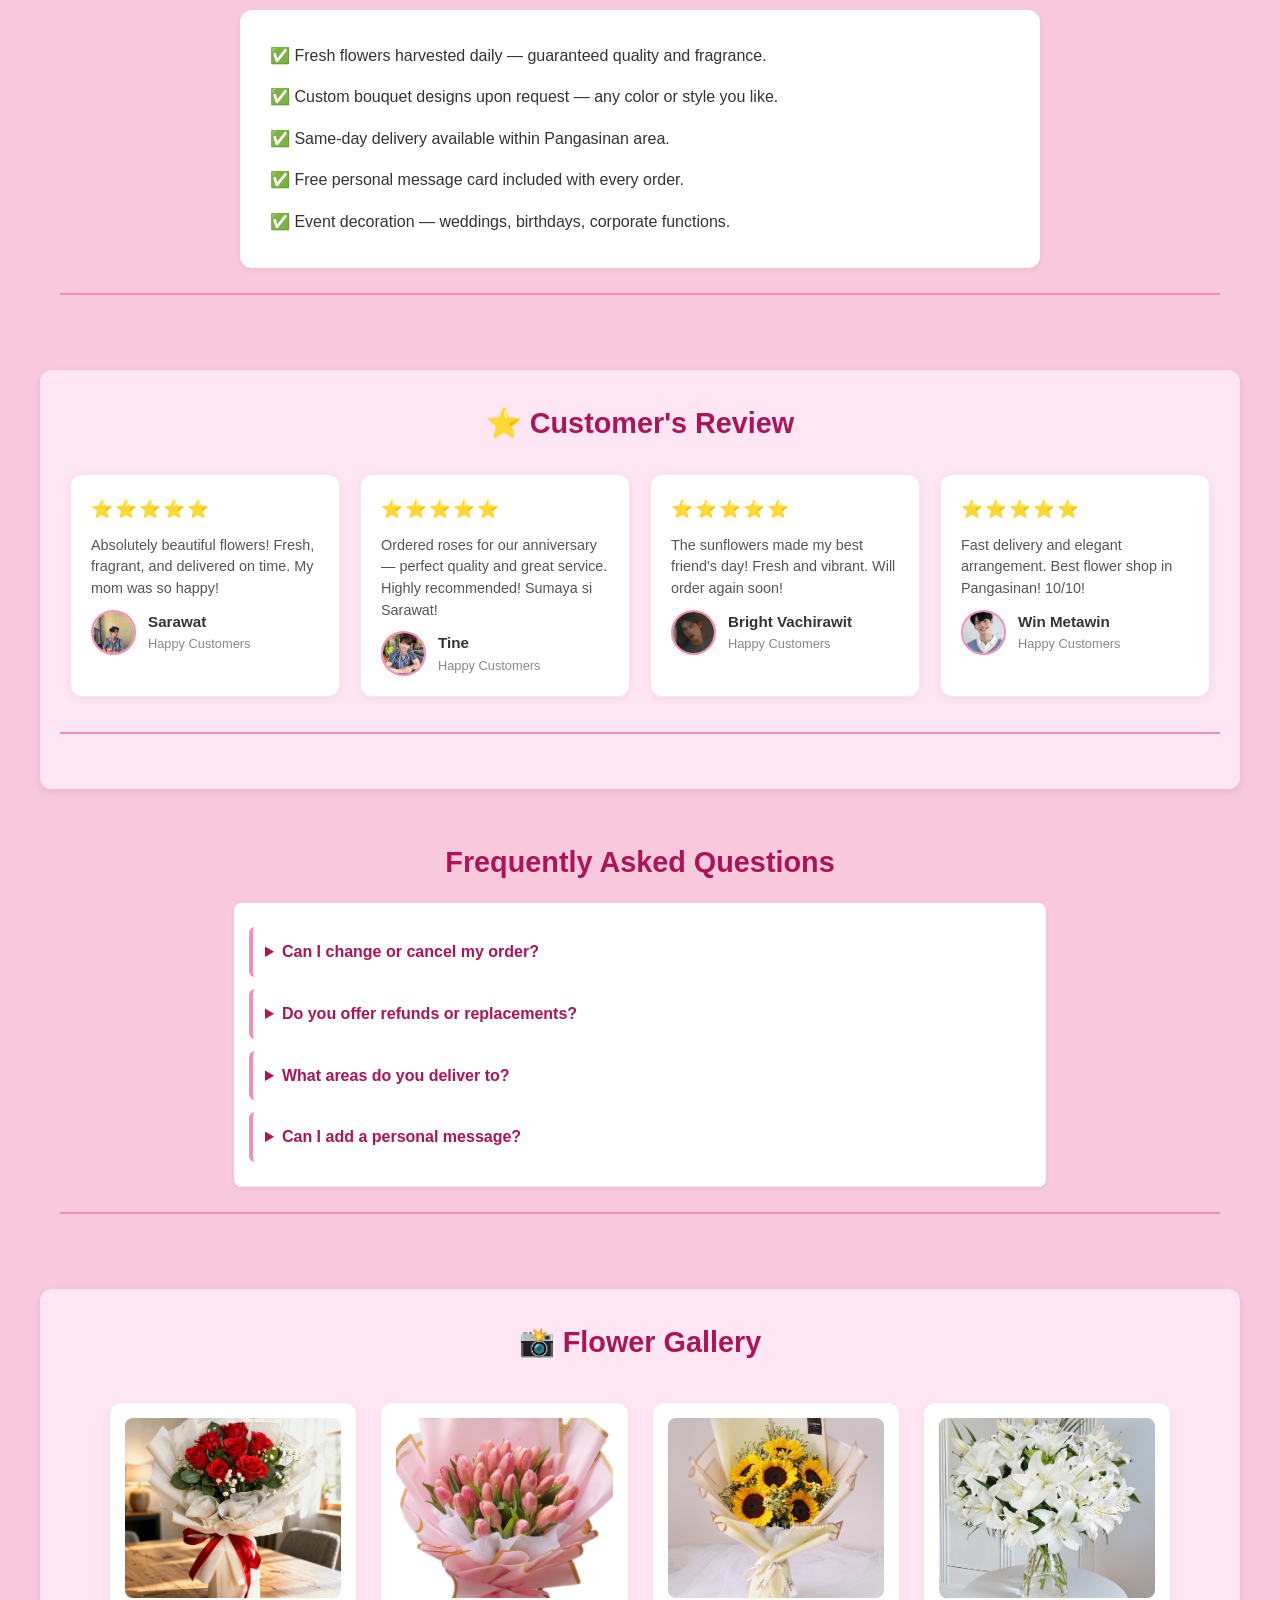
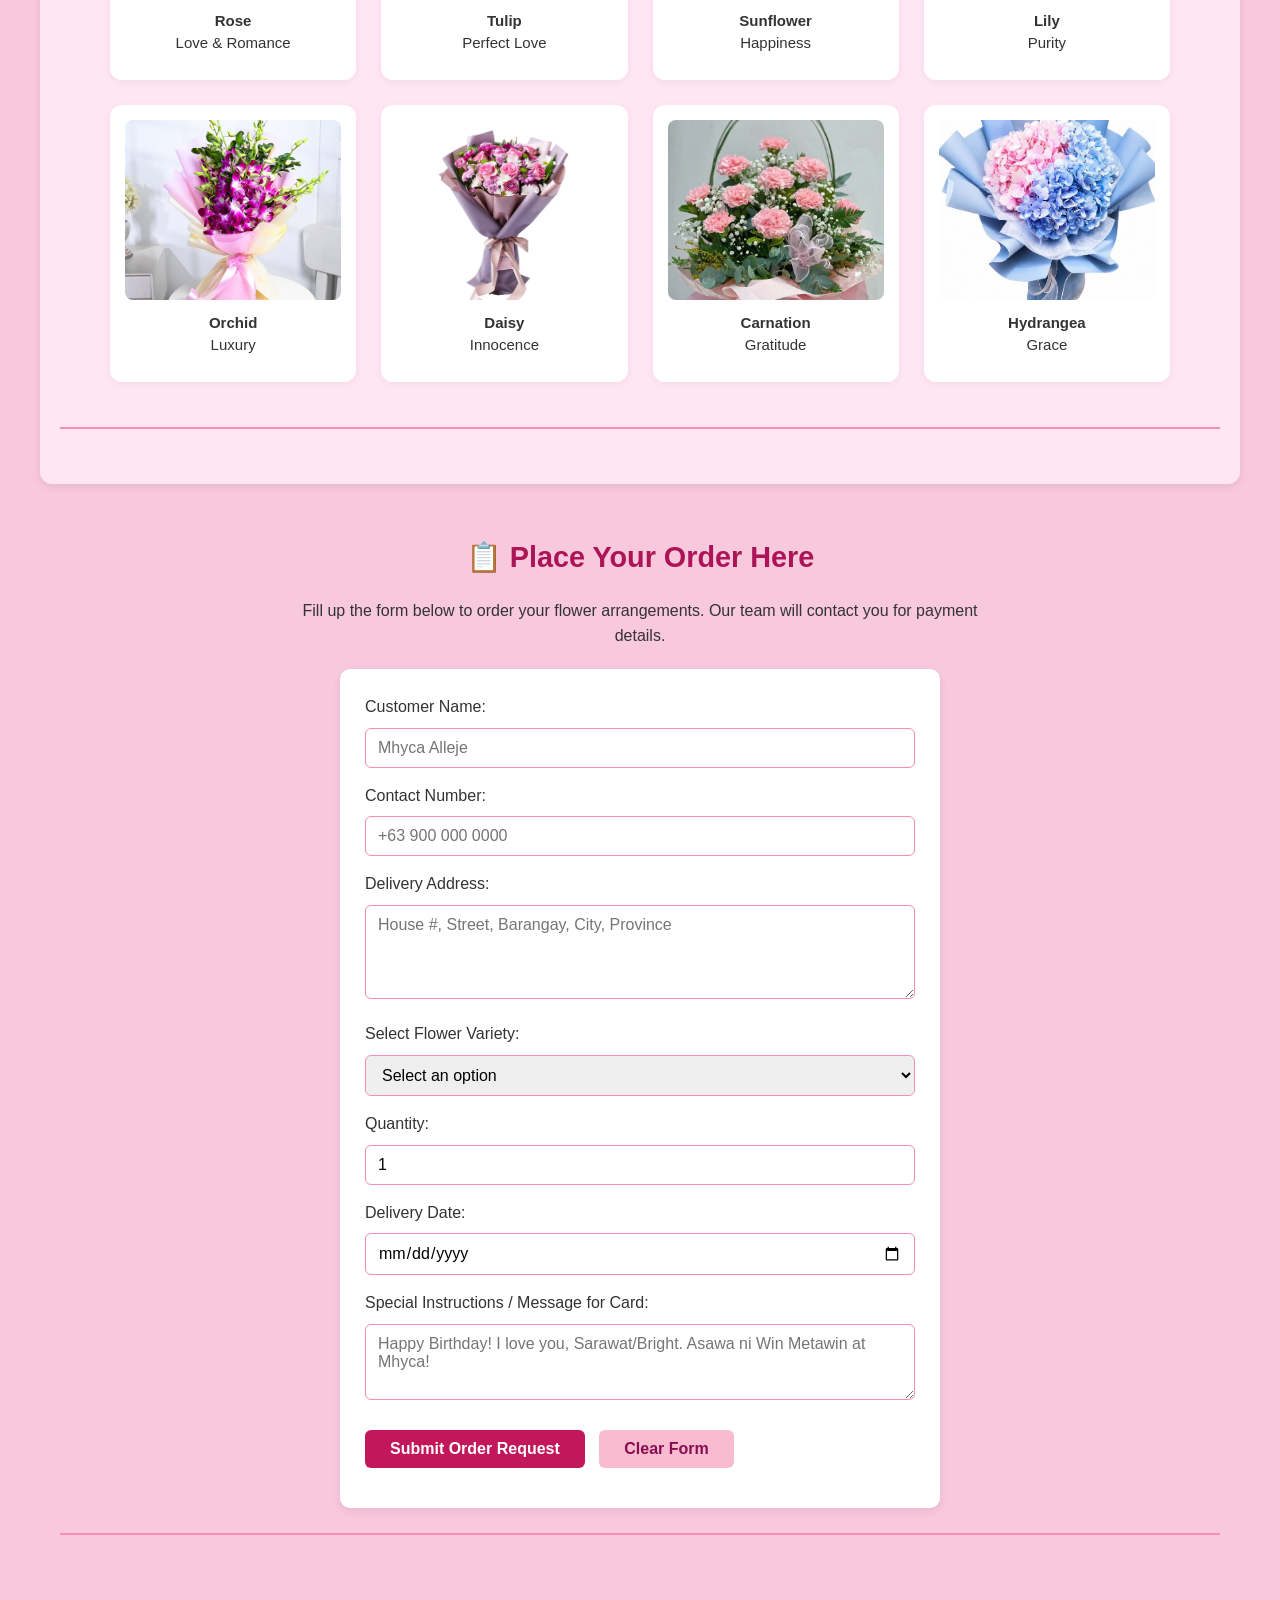
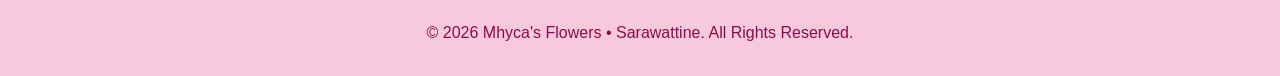
==== commit 08babc43: "Update index.html" ====
--- a/landing page css folder/index.html
+++ b/landing page css folder/index.html
@@ -8,8 +8,8 @@
 </head>
 <body>
     <nav>
-        <a href="../landing%20page%20css%20folder/">Go to Site 2</a> |
-        <a href="../personal%20space%20bootstrap/">Go to Site 3</a>
+        <a href="../Landing%20Page/">Go to Site 1 — Landing Page</a> |
+        <a href="../personal%20space%20bootstrap/">Go to Site 3 — Personal Space</a>
     </nav>
 
     <nav>
